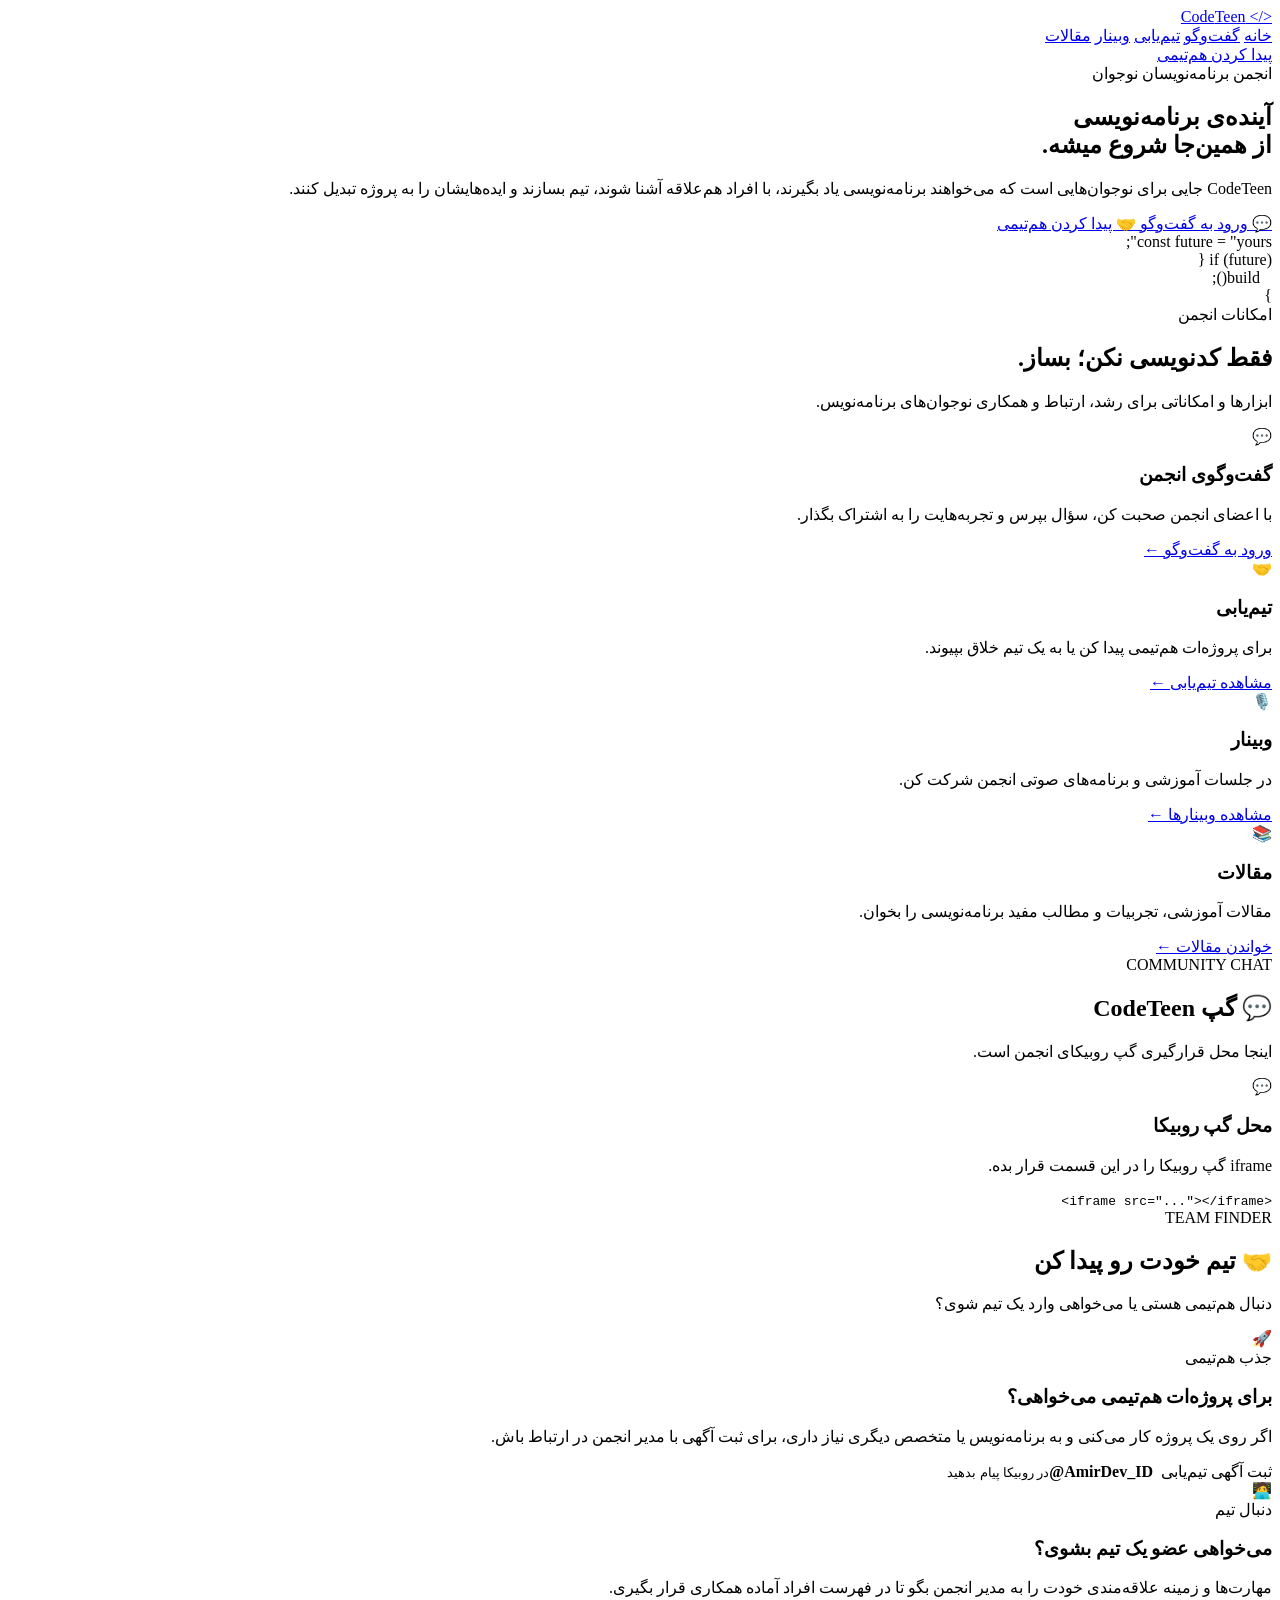
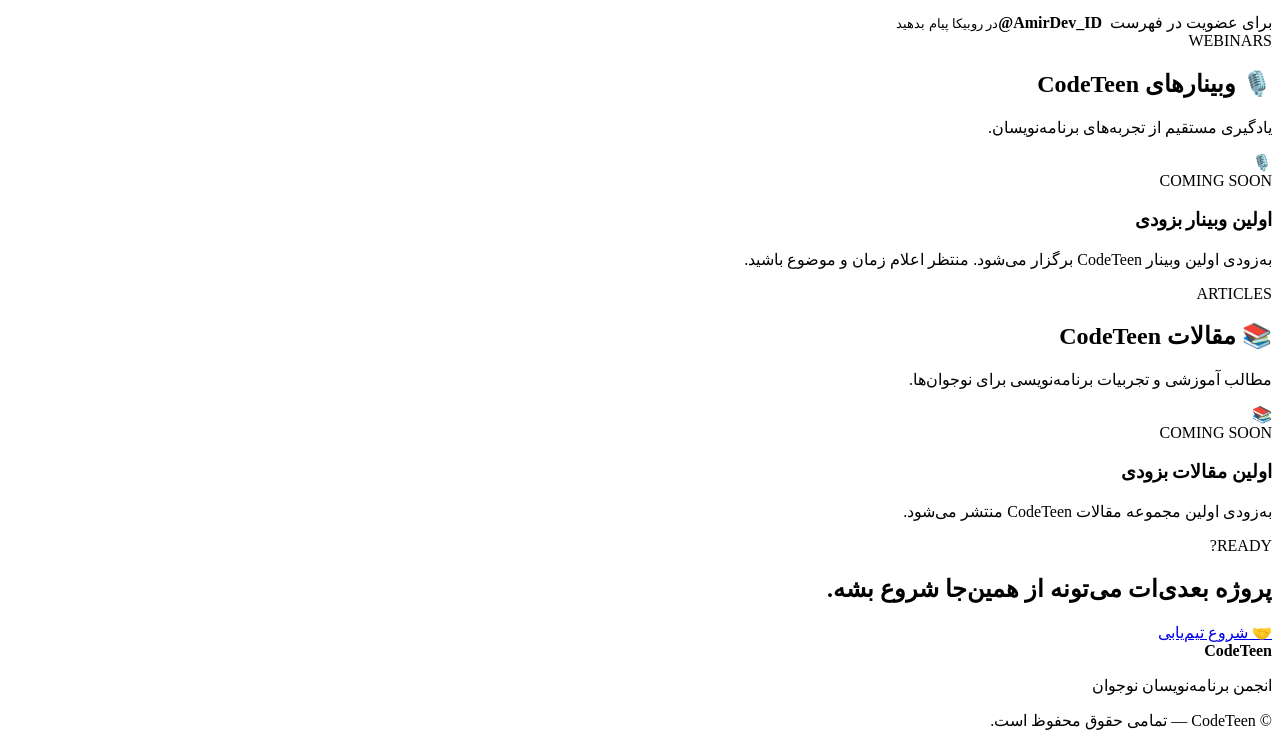
==== index.html @ 080baae0 "Create index.html" ====
<!DOCTYPE html>
<html lang="fa" dir="rtl">
<head>
    <meta charset="UTF-8">

    <meta name="viewport" content="width=device-width, initial-scale=1.0">

    <title>CodeTeen | انجمن برنامه‌نویسان نوجوان</title>

    <meta name="description"
          content="CodeTeen؛ انجمن برنامه‌نویسان نوجوان برای یادگیری، گفت‌وگو، پیدا کردن هم‌تیمی، شرکت در وبینارها و مطالعه مقالات برنامه‌نویسی.">

    <meta name="keywords"
          content="CodeTeen, کدتین, برنامه نویسی نوجوانان, انجمن برنامه نویسی, برنامه نویسی برای نوجوانان, هم تیمی برنامه نویسی, وبینار برنامه نویسی">

    <meta name="author" content="CodeTeen">

    <meta name="robots"
          content="index, follow, max-image-preview:large, max-snippet:-1, max-video-preview:-1">

    <meta name="theme-color" content="#070a18">

    <link rel="canonical" href="https://codeteen.ir/">

    <!-- Open Graph -->

    <meta property="og:type" content="website">
    <meta property="og:locale" content="fa_IR">
    <meta property="og:site_name" content="CodeTeen">
    <meta property="og:title" content="CodeTeen | انجمن برنامه‌نویسان نوجوان">
    <meta property="og:description"
          content="یاد بگیر، گفت‌وگو کن، هم‌تیمی پیدا کن و ایده‌هایت را به پروژه تبدیل کن.">
    <meta property="og:url" content="https://codeteen.ir/">
    <meta property="og:image" content="https://codeteen.ir/og-image.jpg">

    <!-- Twitter -->

    <meta name="twitter:card" content="summary_large_image">
    <meta name="twitter:title" content="CodeTeen | انجمن برنامه‌نویسان نوجوان">
    <meta name="twitter:description"
          content="انجمن برنامه‌نویسان نوجوان برای یادگیری، ارتباط و ساخت پروژه.">
    <meta name="twitter:image" content="https://codeteen.ir/og-image.jpg">

    <!-- Icons -->

    <link rel="icon" href="/favicon.ico">

    <!-- Manifest -->

    <link rel="manifest" href="/manifest.webmanifest">

    <!-- Font -->

    <link rel="preconnect" href="https://fonts.googleapis.com">
    <link rel="preconnect" href="https://fonts.gstatic.com" crossorigin>

    <link
        href="https://fonts.googleapis.com/css2?family=Vazirmatn:wght@400;500;600;700;800;900&display=swap"
        rel="stylesheet">

    <!-- Structured Data -->

    <script type="application/ld+json">
    {
        "@context": "https://schema.org",
        "@type": "Organization",
        "name": "CodeTeen",
        "alternateName": "کدتین",
        "url": "https://codeteen.ir/",
        "logo": "https://codeteen.ir/logo.png",
        "description": "انجمن برنامه‌نویسان نوجوان برای یادگیری، گفت‌وگو، تیم‌سازی و ساخت پروژه‌های برنامه‌نویسی.",
        "sameAs": []
    }
    </script>

    <script type="application/ld+json">
    {
        "@context": "https://schema.org",
        "@type": "WebSite",
        "name": "CodeTeen",
        "alternateName": "کدتین",
        "url": "https://codeteen.ir/",
        "inLanguage": "fa-IR"
    }
    </script>

    <link rel="stylesheet" href="style.css">

</head>

<body>

    <div class="background-grid"></div>

    <div class="orb orb-one"></div>
    <div class="orb orb-two"></div>

    <div id="particles"></div>


    <!-- ================= HEADER ================= -->

    <header class="site-header" id="header">

        <div class="container navbar">

            <a href="/" class="brand" aria-label="CodeTeen - صفحه اصلی">

                <span class="brand-icon">
                    &lt;/&gt;
                </span>

                <span>
                    Code<span>Teen</span>
                </span>

            </a>


            <nav class="desktop-nav" aria-label="منوی اصلی">

                <a href="#home">خانه</a>

                <a href="#chat">گفت‌وگو</a>

                <a href="#team">تیم‌یابی</a>

                <a href="#webinar">وبینار</a>

                <a href="#articles">مقالات</a>

            </nav>


            <a href="#team" class="header-button">
                پیدا کردن هم‌تیمی
            </a>

        </div>

    </header>


    <main>


        <!-- ================= HERO ================= -->

        <section class="hero" id="home">

            <div class="container hero-content">

                <div class="hero-badge">

                    <span class="online-dot"></span>

                    انجمن برنامه‌نویسان نوجوان

                </div>


                <h1>

                    آینده‌ی برنامه‌نویسی

                    <br>

                    از
                    <span class="gradient-text">
                        همین‌جا
                    </span>
                    شروع میشه.

                </h1>


                <p class="hero-description">

                    CodeTeen جایی برای نوجوان‌هایی است که
                    می‌خواهند برنامه‌نویسی یاد بگیرند،
                    با افراد هم‌علاقه آشنا شوند،
                    تیم بسازند و ایده‌هایشان را به پروژه تبدیل کنند.

                </p>


                <div class="hero-actions">

                    <a href="#chat" class="button button-primary">
                        💬 ورود به گفت‌وگو
                    </a>

                    <a href="#team" class="button button-secondary">
                        🤝 پیدا کردن هم‌تیمی
                    </a>

                </div>


                <div class="code-window">

                    <div class="window-bar">

                        <span></span>
                        <span></span>
                        <span></span>

                    </div>

                    <div class="code-content">

                        <span class="code-purple">const</span>
                        <span class="code-blue">future</span>
                        =
                        <span class="code-yellow">"yours"</span>;

                        <br>

                        <span class="code-purple">if</span>
                        (future) {

                        <br>

                        &nbsp;&nbsp;
                        <span class="code-blue">build</span>();

                        <br>

                        }

                    </div>

                </div>

            </div>

        </section>


        <!-- ================= FEATURES ================= -->

        <section class="section reveal">

            <div class="container">

                <div class="section-heading">

                    <span class="section-label">
                        امکانات انجمن
                    </span>

                    <h2>
                        فقط کدنویسی نکن؛
                        <span>بساز.</span>
                    </h2>

                    <p>
                        ابزارها و امکاناتی برای رشد، ارتباط و همکاری نوجوان‌های برنامه‌نویس.
                    </p>

                </div>


                <div class="feature-grid">


                    <article class="feature-card">

                        <div class="feature-icon purple">
                            💬
                        </div>

                        <h3>
                            گفت‌وگوی انجمن
                        </h3>

                        <p>
                            با اعضای انجمن صحبت کن،
                            سؤال بپرس و تجربه‌هایت را به اشتراک بگذار.
                        </p>

                        <a href="#chat">
                            ورود به گفت‌وگو ←
                        </a>

                    </article>


                    <article class="feature-card">

                        <div class="feature-icon cyan">
                            🤝
                        </div>

                        <h3>
                            تیم‌یابی
                        </h3>

                        <p>
                            برای پروژه‌ات هم‌تیمی پیدا کن
                            یا به یک تیم خلاق بپیوند.
                        </p>

                        <a href="#team">
                            مشاهده تیم‌یابی ←
                        </a>

                    </article>


                    <article class="feature-card">

                        <div class="feature-icon pink">
                            🎙️
                        </div>

                        <h3>
                            وبینار
                        </h3>

                        <p>
                            در جلسات آموزشی و برنامه‌های صوتی
                            انجمن شرکت کن.
                        </p>

                        <a href="#webinar">
                            مشاهده وبینارها ←
                        </a>

                    </article>


                    <article class="feature-card">

                        <div class="feature-icon orange">
                            📚
                        </div>

                        <h3>
                            مقالات
                        </h3>

                        <p>
                            مقالات آموزشی، تجربیات و مطالب
                            مفید برنامه‌نویسی را بخوان.
                        </p>

                        <a href="#articles">
                            خواندن مقالات ←
                        </a>

                    </article>


                </div>

            </div>

        </section>


        <!-- ================= CHAT ================= -->

        <section class="section reveal" id="chat">

            <div class="container">

                <div class="section-heading">

                    <span class="section-label">
                        COMMUNITY CHAT
                    </span>

                    <h2>
                        💬 گپ CodeTeen
                    </h2>

                    <p>
                        اینجا محل قرارگیری گپ روبیکای انجمن است.
                    </p>

                </div>


                <div class="chat-container">

                    <!--
                    ==================================================
                    محل iframe گپ روبیکا

                    وقتی لینک iframe گپ را داری،
                    کد زیر را جایگزین بخش placeholder کن:

                    <iframe
                        src="YOUR_RUBIKA_IFRAME_URL"
                        title="گپ CodeTeen در روبیکا"
                        loading="lazy"
                        allow="microphone"
                        referrerpolicy="strict-origin-when-cross-origin">
                    </iframe>

                    ==================================================
                    -->


                    <div class="iframe-placeholder">

                        <div class="placeholder-icon">
                            💬
                        </div>

                        <h3>
                            محل گپ روبیکا
                        </h3>

                        <p>
                            iframe گپ روبیکا را در این قسمت قرار بده.
                        </p>

                        <code>
                            &lt;iframe src="..."&gt;&lt;/iframe&gt;
                        </code>

                    </div>

                </div>

            </div>

        </section>


        <!-- ================= TEAM ================= -->

        <section class="section reveal" id="team">

            <div class="container">

                <div class="section-heading">

                    <span class="section-label">
                        TEAM FINDER
                    </span>

                    <h2>
                        🤝 تیم خودت رو پیدا کن
                    </h2>

                    <p>
                        دنبال هم‌تیمی هستی یا می‌خواهی وارد یک تیم شوی؟
                    </p>

                </div>


                <div class="team-grid">


                    <article class="team-card">

                        <div class="team-card-icon">
                            🚀
                        </div>

                        <span class="team-tag">
                            جذب هم‌تیمی
                        </span>

                        <h3>
                            برای پروژه‌ات هم‌تیمی می‌خواهی؟
                        </h3>

                        <p>
                            اگر روی یک پروژه کار می‌کنی و
                            به برنامه‌نویس یا متخصص دیگری نیاز داری،
                            برای ثبت آگهی با مدیر انجمن در ارتباط باش.
                        </p>

                        <div class="contact-card">

                            <span>
                                ثبت آگهی تیم‌یابی
                            </span>

                            <strong dir="ltr">
                                @AmirDev_ID
                            </strong>

                            <small>
                                در روبیکا پیام بدهید
                            </small>

                        </div>

                    </article>


                    <article class="team-card">

                        <div class="team-card-icon">
                            🧑‍💻
                        </div>

                        <span class="team-tag cyan-tag">
                            دنبال تیم
                        </span>

                        <h3>
                            می‌خواهی عضو یک تیم بشوی؟
                        </h3>

                        <p>
                            مهارت‌ها و زمینه علاقه‌مندی خودت را به مدیر انجمن بگو
                            تا در فهرست افراد آماده همکاری قرار بگیری.
                        </p>

                        <div class="contact-card">

                            <span>
                                برای عضویت در فهرست
                            </span>

                            <strong dir="ltr">
                                @AmirDev_ID
                            </strong>

                            <small>
                                در روبیکا پیام بدهید
                            </small>

                        </div>

                    </article>


                </div>

            </div>

        </section>


        <!-- ================= WEBINAR ================= -->

        <section class="section reveal" id="webinar">

            <div class="container">

                <div class="section-heading">

                    <span class="section-label">
                        WEBINARS
                    </span>

                    <h2>
                        🎙️ وبینارهای CodeTeen
                    </h2>

                    <p>
                        یادگیری مستقیم از تجربه‌های برنامه‌نویسان.
                    </p>

                </div>


                <div class="coming-soon-card">

                    <div class="coming-icon">
                        🎙️
                    </div>

                    <span class="status-badge">
                        COMING SOON
                    </span>

                    <h3>
                        اولین وبینار بزودی
                    </h3>

                    <p>
                        به‌زودی اولین وبینار CodeTeen برگزار می‌شود.
                        منتظر اعلام زمان و موضوع باشید.
                    </p>

                </div>

            </div>

        </section>


        <!-- ================= ARTICLES ================= -->

        <section class="section reveal" id="articles">

            <div class="container">

                <div class="section-heading">

                    <span class="section-label">
                        ARTICLES
                    </span>

                    <h2>
                        📚 مقالات CodeTeen
                    </h2>

                    <p>
                        مطالب آموزشی و تجربیات برنامه‌نویسی برای نوجوان‌ها.
                    </p>

                </div>


                <div class="coming-soon-card">

                    <div class="coming-icon">
                        📚
                    </div>

                    <span class="status-badge">
                        COMING SOON
                    </span>

                    <h3>
                        اولین مقالات بزودی
                    </h3>

                    <p>
                        به‌زودی اولین مجموعه مقالات CodeTeen منتشر می‌شود.
                    </p>

                </div>

            </div>

        </section>


        <!-- ================= CTA ================= -->

        <section class="section reveal">

            <div class="container">

                <div class="final-cta">

                    <div>

                        <span class="section-label">
                            READY?
                        </span>

                        <h2>
                            پروژه بعدی‌ات می‌تونه
                            از همین‌جا شروع بشه.
                        </h2>

                    </div>

                    <a href="#team" class="button button-primary">
                        🤝 شروع تیم‌یابی
                    </a>

                </div>

            </div>

        </section>


    </main>


    <!-- ================= FOOTER ================= -->

    <footer>

        <div class="container footer-content">

            <div>

                <strong>
                    CodeTeen
                </strong>

                <p>
                    انجمن برنامه‌نویسان نوجوان
                </p>

            </div>


            <div>

                <p>
                    © <span id="year"></span>
                    CodeTeen
                    — تمامی حقوق محفوظ است.
                </p>

            </div>

        </div>

    </footer>


    <script src="/script.js" defer></script>

</body>
</html>
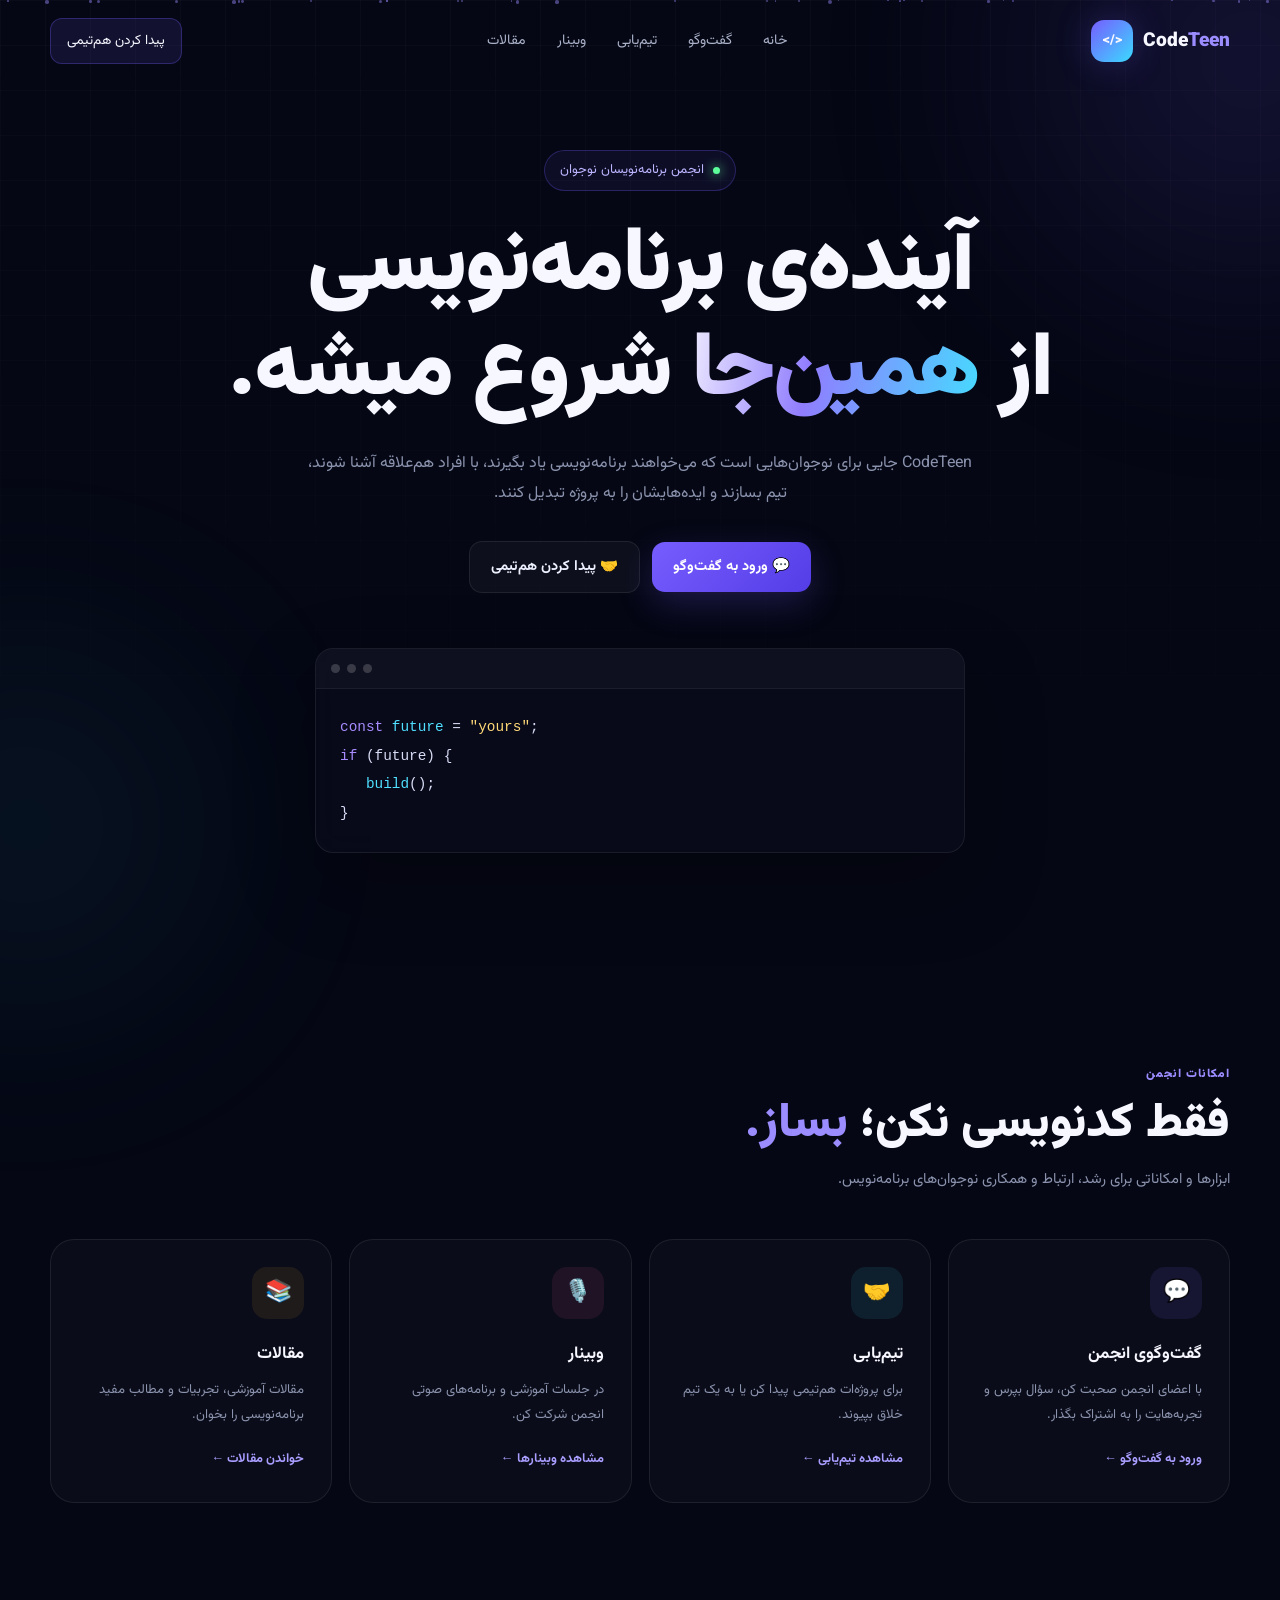
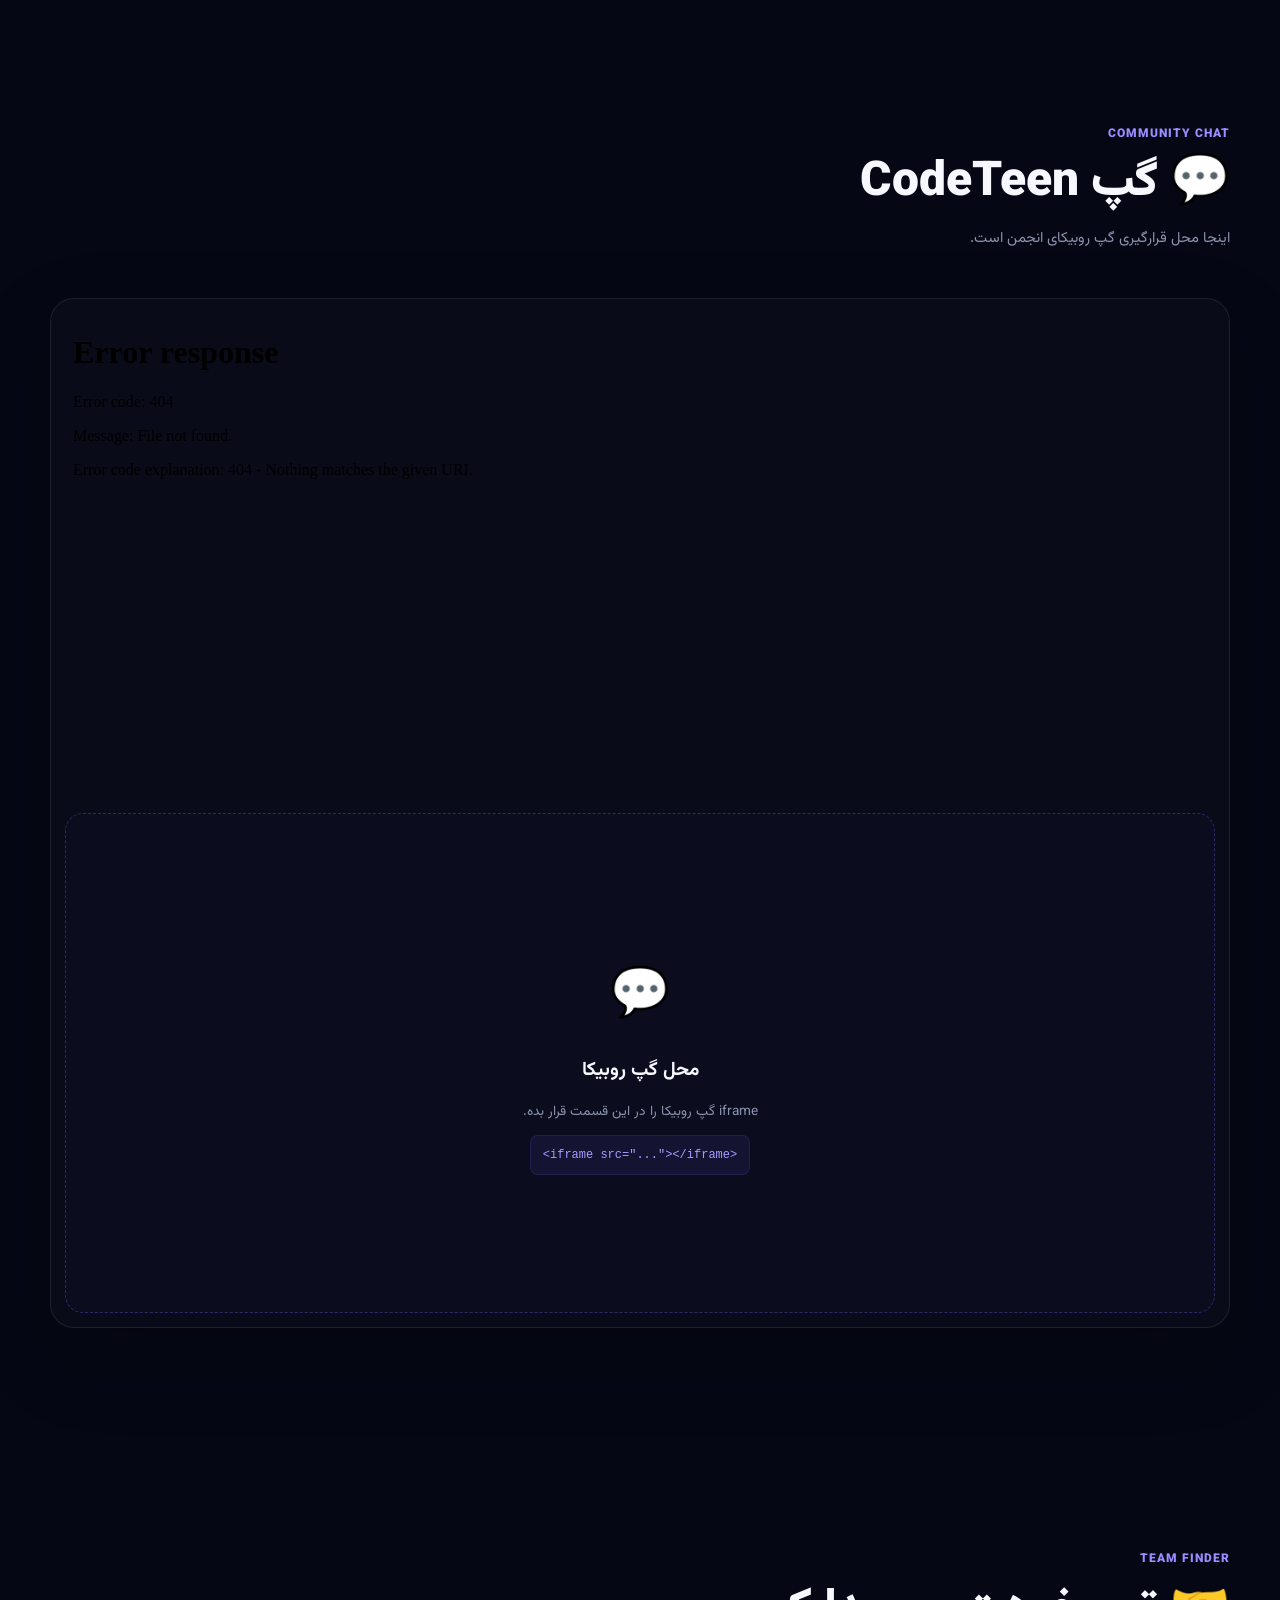
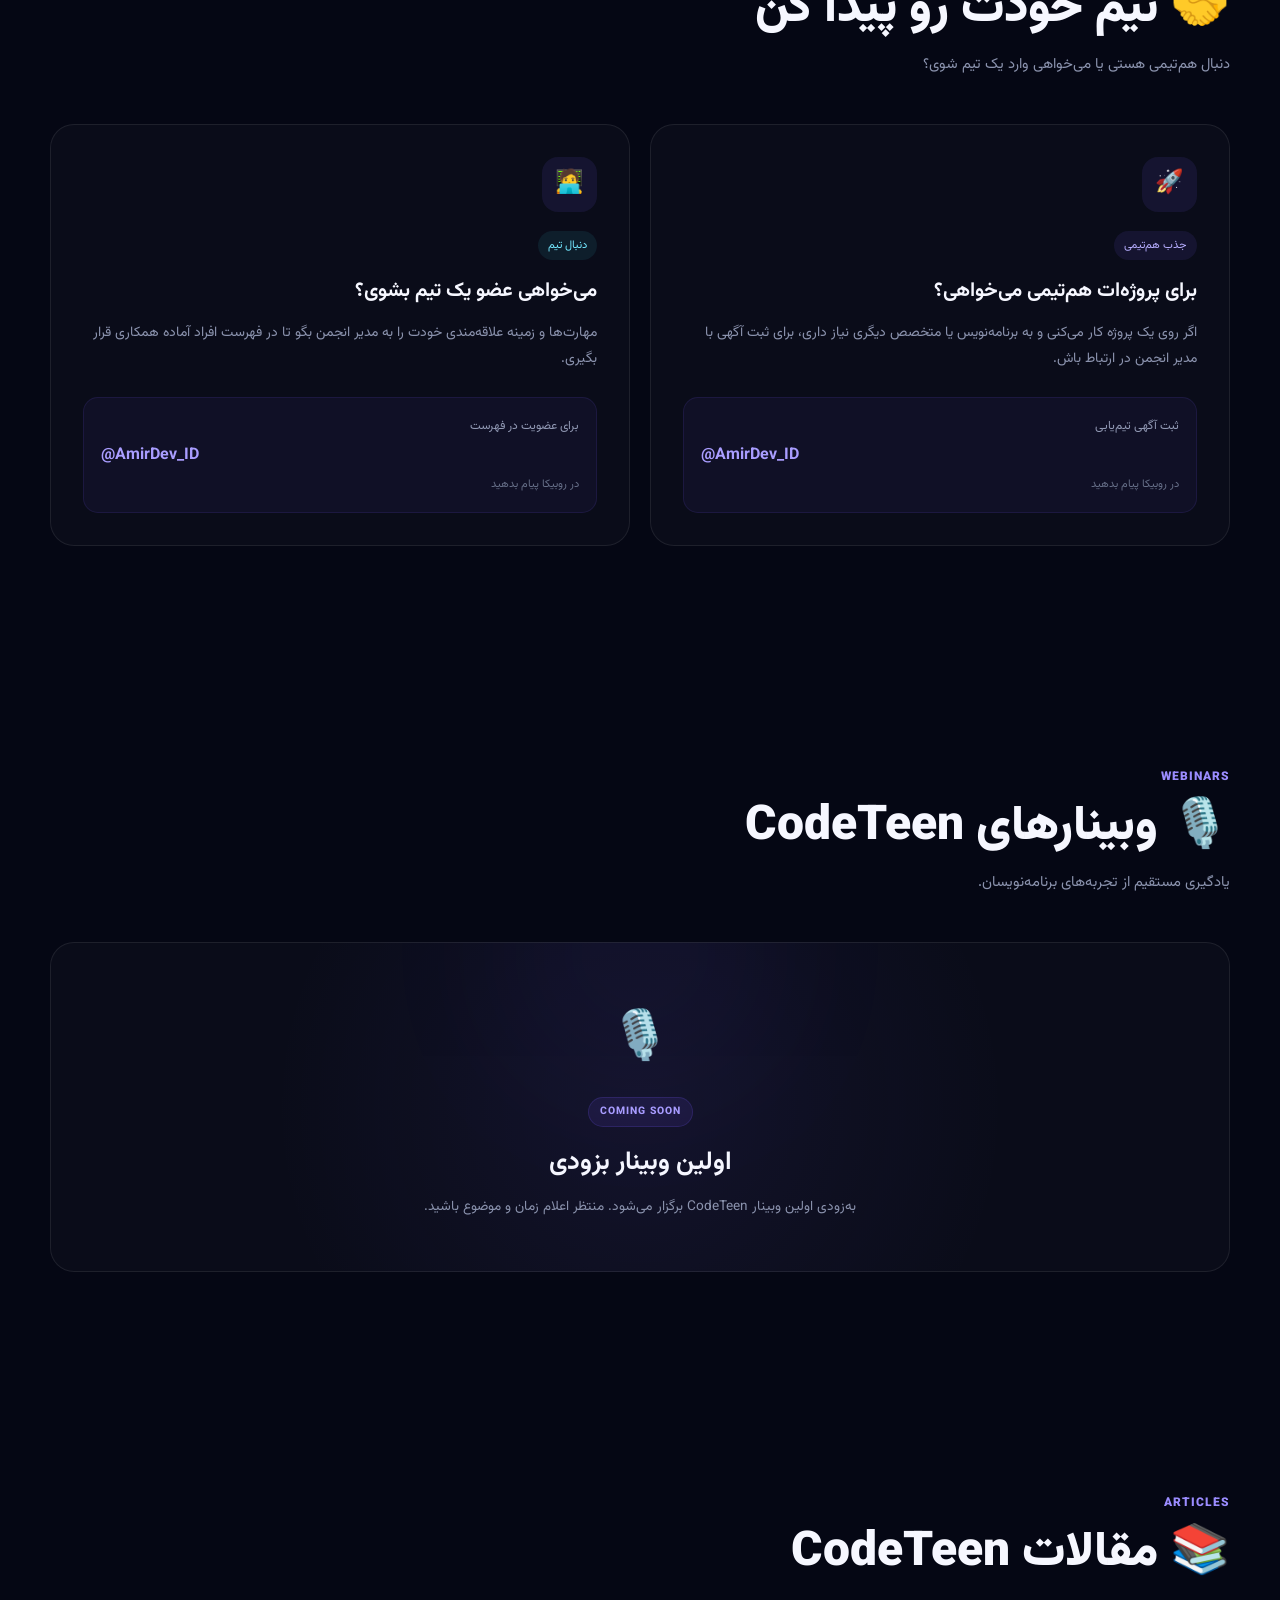
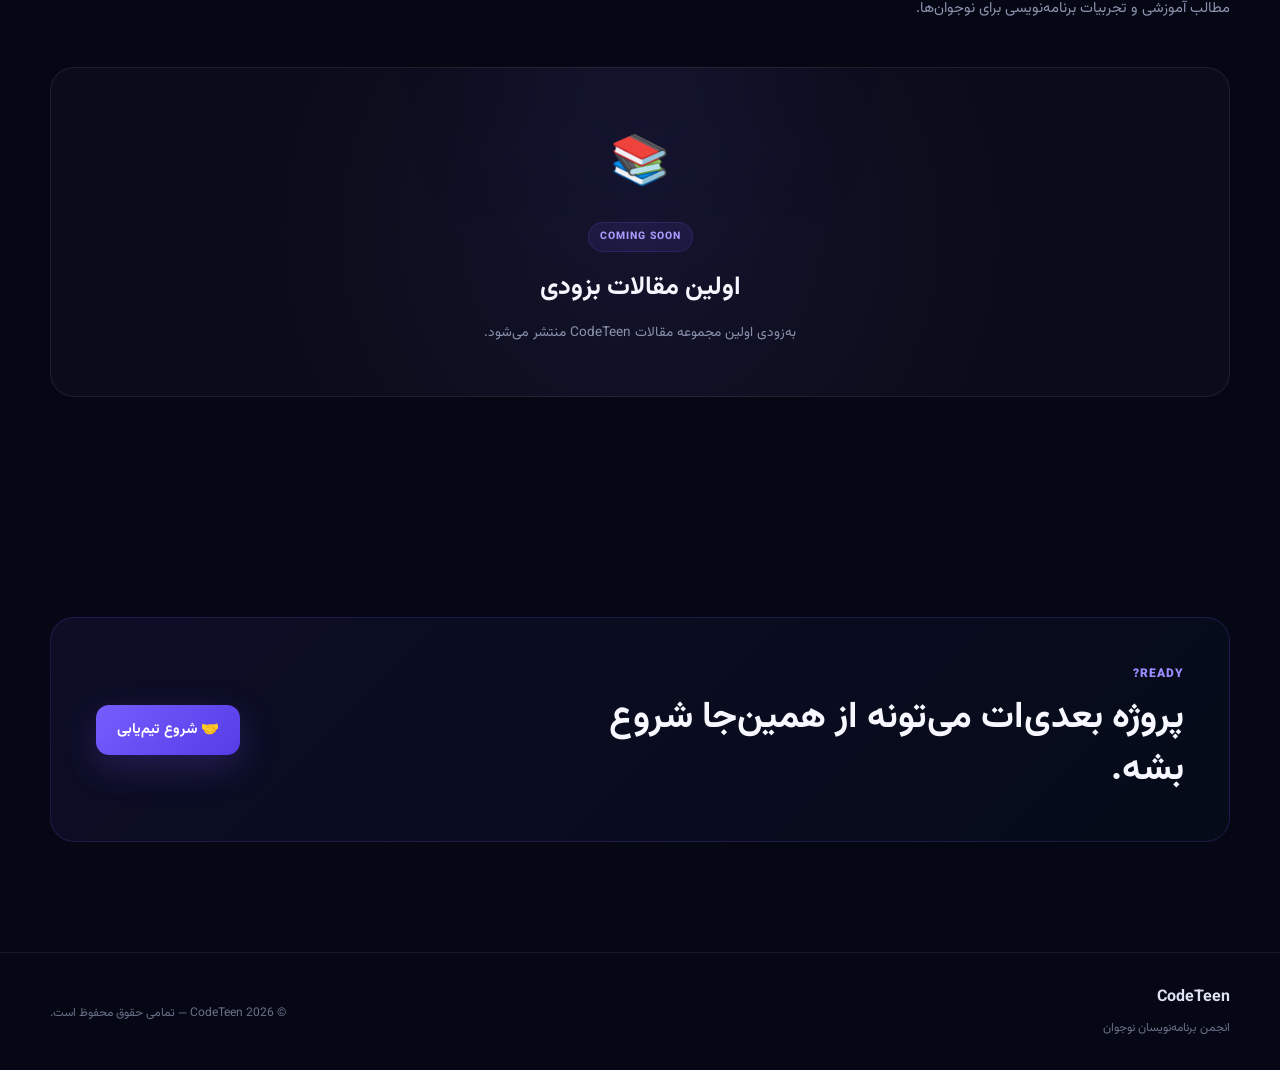
==== commit 0b0bb2e3: "Update index.html" ====
--- a/index.html
+++ b/index.html
@@ -384,13 +384,6 @@
 
                 <div class="chat-container">
 
-                    <!--
-                    ==================================================
-                    محل iframe گپ روبیکا
-
-                    وقتی لینک iframe گپ را داری،
-                    کد زیر را جایگزین بخش placeholder کن:
-
                     <iframe
                         src="YOUR_RUBIKA_IFRAME_URL"
                         title="گپ CodeTeen در روبیکا"
@@ -398,6 +391,20 @@
                         allow="microphone"
                         referrerpolicy="strict-origin-when-cross-origin">
                     </iframe>
+                    <!--
+                    ==================================================
+                    محل iframe گپ روبیکا
+
+                    وقتی لینک iframe گپ را داری،
+                    کد زیر را جایگزین بخش placeholder کن:
+
+                    <iframe
+                        src="YOUR_RUBIKA_IFRAME_URL"
+                        title="گپ CodeTeen در روبیکا"
+                        loading="lazy"
+                        allow="microphone"
+                        referrerpolicy="strict-origin-when-cross-origin">
+                    </iframe>
 
                     ==================================================
                     -->
--- a/style.css
+++ b/style.css
@@ -0,0 +1,1738 @@
+/* =====================================================
+   CODETEEN
+   Main stylesheet
+===================================================== */
+
+:root {
+
+    --bg: #050714;
+    --bg-soft: #080b1c;
+
+    --text: #f6f7ff;
+    --muted: #8b93ae;
+
+    --purple: #755cff;
+    --purple-light: #9b8cff;
+
+    --cyan: #38dcff;
+
+    --border: rgba(255,255,255,.08);
+
+    --card: rgba(255,255,255,.025);
+
+    --radius: 24px;
+
+    --container: 1180px;
+}
+
+
+* {
+    margin: 0;
+    padding: 0;
+    box-sizing: border-box;
+}
+
+
+html {
+    scroll-behavior: smooth;
+}
+
+
+body {
+
+    font-family:
+        "Vazirmatn",
+        Tahoma,
+        Arial,
+        sans-serif;
+
+    background: var(--bg);
+
+    color: var(--text);
+
+    line-height: 1.9;
+
+    overflow-x: hidden;
+}
+
+
+body::selection {
+
+    background: var(--purple);
+
+    color: white;
+}
+
+
+a {
+
+    color: inherit;
+
+    text-decoration: none;
+}
+
+
+button,
+a {
+
+    -webkit-tap-highlight-color: transparent;
+}
+
+
+/* =====================================================
+   CONTAINER
+===================================================== */
+
+.container {
+
+    width: min(
+        calc(100% - 40px),
+        var(--container)
+    );
+
+    margin-inline: auto;
+}
+
+
+/* =====================================================
+   BACKGROUND
+===================================================== */
+
+.background-grid {
+
+    position: fixed;
+
+    inset: 0;
+
+    z-index: -10;
+
+    background-image:
+        linear-gradient(
+            rgba(255,255,255,.025) 1px,
+            transparent 1px
+        ),
+        linear-gradient(
+            90deg,
+            rgba(255,255,255,.025) 1px,
+            transparent 1px
+        );
+
+    background-size: 45px 45px;
+
+    mask-image:
+        linear-gradient(
+            to bottom,
+            black,
+            transparent
+        );
+}
+
+
+.orb {
+
+    position: fixed;
+
+    border-radius: 50%;
+
+    pointer-events: none;
+
+    filter: blur(130px);
+
+    z-index: -9;
+
+    animation: orbMove 12s ease-in-out infinite alternate;
+}
+
+
+.orb-one {
+
+    width: 420px;
+    height: 420px;
+
+    right: -180px;
+    top: -150px;
+
+    background: var(--purple);
+
+    opacity: .15;
+}
+
+
+.orb-two {
+
+    width: 350px;
+    height: 350px;
+
+    left: -150px;
+    bottom: -100px;
+
+    background: var(--cyan);
+
+    opacity: .08;
+
+    animation-delay: -5s;
+}
+
+
+@keyframes orbMove {
+
+    from {
+        transform: translate3d(0,0,0) scale(1);
+    }
+
+    to {
+        transform: translate3d(50px,30px,0) scale(1.15);
+    }
+}
+
+
+/* =====================================================
+   PARTICLES
+===================================================== */
+
+#particles {
+
+    position: fixed;
+
+    inset: 0;
+
+    pointer-events: none;
+
+    z-index: -5;
+
+    overflow: hidden;
+}
+
+
+.particle {
+
+    position: absolute;
+
+    width: 3px;
+    height: 3px;
+
+    border-radius: 50%;
+
+    background: var(--purple-light);
+
+    opacity: .45;
+
+    animation:
+        particleMove linear infinite;
+}
+
+
+@keyframes particleMove {
+
+    from {
+
+        transform:
+            translateY(110vh)
+            translateX(0);
+
+    }
+
+    to {
+
+        transform:
+            translateY(-10vh)
+            translateX(80px);
+
+    }
+}
+
+
+/* =====================================================
+   HEADER
+===================================================== */
+
+.site-header {
+
+    position: fixed;
+
+    top: 0;
+    right: 0;
+    left: 0;
+
+    z-index: 1000;
+
+    padding: 18px 0;
+
+    transition:
+        background .3s ease,
+        backdrop-filter .3s ease,
+        border .3s ease;
+
+}
+
+
+.site-header.scrolled {
+
+    background: rgba(5,7,20,.78);
+
+    backdrop-filter: blur(18px);
+
+    border-bottom: 1px solid var(--border);
+}
+
+
+.navbar {
+
+    display: flex;
+
+    align-items: center;
+
+    justify-content: space-between;
+
+    gap: 25px;
+}
+
+
+.brand {
+
+    display: inline-flex;
+
+    align-items: center;
+
+    gap: 10px;
+
+    font-size: 1.2rem;
+
+    font-weight: 900;
+
+    direction: ltr;
+}
+
+
+.brand > span:last-child > span {
+
+    color: var(--purple-light);
+}
+
+
+.brand-icon {
+
+    width: 42px;
+    height: 42px;
+
+    display: grid;
+
+    place-items: center;
+
+    border-radius: 13px;
+
+    background:
+        linear-gradient(
+            135deg,
+            #765dff,
+            #3bdaff
+        );
+
+    box-shadow:
+        0 0 35px
+        rgba(117,92,255,.25);
+
+    font-weight: 900;
+
+    font-size: .85rem;
+}
+
+
+.desktop-nav {
+
+    display: flex;
+
+    align-items: center;
+
+    gap: 5px;
+}
+
+
+.desktop-nav a {
+
+    color: #aab1c8;
+
+    padding: 8px 13px;
+
+    border-radius: 10px;
+
+    font-size: .88rem;
+
+    transition: .25s;
+}
+
+
+.desktop-nav a:hover {
+
+    color: white;
+
+    background: rgba(255,255,255,.05);
+}
+
+
+.header-button {
+
+    padding: 9px 16px;
+
+    border-radius: 12px;
+
+    background:
+        rgba(117,92,255,.12);
+
+    border:
+        1px solid
+        rgba(117,92,255,.3);
+
+    font-size: .85rem;
+
+    transition: .25s;
+}
+
+
+.header-button:hover {
+
+    transform: translateY(-2px);
+
+    background:
+        rgba(117,92,255,.2);
+}
+
+
+/* =====================================================
+   HERO
+===================================================== */
+
+.hero {
+
+    min-height: 100vh;
+
+    display: flex;
+
+    align-items: center;
+
+    text-align: center;
+
+    padding:
+        150px 0
+        100px;
+
+}
+
+
+.hero-content {
+
+    max-width: 900px;
+
+    margin-inline: auto;
+}
+
+
+.hero-badge {
+
+    display: inline-flex;
+
+    align-items: center;
+
+    gap: 9px;
+
+    padding: 7px 15px;
+
+    border-radius: 999px;
+
+    background:
+        rgba(117,92,255,.08);
+
+    border:
+        1px solid
+        rgba(117,92,255,.28);
+
+    color: #bdb5ff;
+
+    font-size: .82rem;
+
+    margin-bottom: 24px;
+
+    animation:
+        fadeDown .8s ease both;
+}
+
+
+.online-dot {
+
+    width: 7px;
+    height: 7px;
+
+    border-radius: 50%;
+
+    background: #5cff9a;
+
+    box-shadow:
+        0 0 12px
+        #5cff9a;
+}
+
+
+.hero h1 {
+
+    font-size:
+        clamp(
+            2.8rem,
+            7vw,
+            5.8rem
+        );
+
+    line-height: 1.17;
+
+    letter-spacing: -2px;
+
+    font-weight: 900;
+
+    animation:
+        fadeUp .8s .1s ease both;
+}
+
+
+.gradient-text {
+
+    background:
+        linear-gradient(
+            100deg,
+            #ffffff,
+            #907dff 45%,
+            #44ddff
+        );
+
+    -webkit-background-clip: text;
+
+    background-clip: text;
+
+    color: transparent;
+}
+
+
+.hero-description {
+
+    max-width: 680px;
+
+    margin:
+        24px auto
+        32px;
+
+    color: var(--muted);
+
+    font-size: 1rem;
+
+    animation:
+        fadeUp .8s .25s ease both;
+}
+
+
+.hero-actions {
+
+    display: flex;
+
+    align-items: center;
+
+    justify-content: center;
+
+    gap: 12px;
+
+    flex-wrap: wrap;
+
+    animation:
+        fadeUp .8s .4s ease both;
+}
+
+
+/* =====================================================
+   BUTTONS
+===================================================== */
+
+.button {
+
+    display: inline-flex;
+
+    align-items: center;
+
+    justify-content: center;
+
+    gap: 8px;
+
+    min-height: 48px;
+
+    padding:
+        11px 21px;
+
+    border-radius: 13px;
+
+    font-weight: 700;
+
+    font-size: .9rem;
+
+    transition:
+        transform .3s,
+        box-shadow .3s,
+        background .3s;
+}
+
+
+.button-primary {
+
+    color: white;
+
+    background:
+        linear-gradient(
+            135deg,
+            #765dff,
+            #543de6
+        );
+
+    box-shadow:
+        0 12px 35px
+        rgba(117,92,255,.22);
+}
+
+
+.button-primary:hover {
+
+    transform: translateY(-4px);
+
+    box-shadow:
+        0 18px 45px
+        rgba(117,92,255,.38);
+}
+
+
+.button-secondary {
+
+    color: #edf0ff;
+
+    background:
+        rgba(255,255,255,.035);
+
+    border:
+        1px solid
+        var(--border);
+}
+
+
+.button-secondary:hover {
+
+    transform: translateY(-4px);
+
+    background:
+        rgba(255,255,255,.07);
+}
+
+
+/* =====================================================
+   CODE WINDOW
+===================================================== */
+
+.code-window {
+
+    width: min(650px, 100%);
+
+    margin:
+        55px auto 0;
+
+    text-align: left;
+
+    direction: ltr;
+
+    border:
+        1px solid
+        rgba(255,255,255,.08);
+
+    border-radius: 18px;
+
+    overflow: hidden;
+
+    background:
+        rgba(10,12,29,.72);
+
+    box-shadow:
+        0 30px 80px
+        rgba(0,0,0,.3);
+
+    backdrop-filter: blur(15px);
+
+    animation:
+        fadeUp .9s .55s ease both;
+}
+
+
+.window-bar {
+
+    height: 40px;
+
+    display: flex;
+
+    align-items: center;
+
+    gap: 7px;
+
+    padding: 0 15px;
+
+    background:
+        rgba(255,255,255,.025);
+
+    border-bottom:
+        1px solid
+        rgba(255,255,255,.06);
+}
+
+
+.window-bar span {
+
+    width: 9px;
+    height: 9px;
+
+    border-radius: 50%;
+
+    background:
+        rgba(255,255,255,.18);
+}
+
+
+.code-content {
+
+    padding: 24px;
+
+    font-family:
+        Consolas,
+        Monaco,
+        monospace;
+
+    color: #d8dcf5;
+
+    line-height: 2;
+
+    font-size: .9rem;
+}
+
+
+.code-purple {
+    color: #a88cff;
+}
+
+
+.code-blue {
+    color: #50dfff;
+}
+
+
+.code-yellow {
+    color: #ffd978;
+}
+
+
+/* =====================================================
+   SECTIONS
+===================================================== */
+
+.section {
+
+    padding:
+        110px 0;
+}
+
+
+.section-heading {
+
+    max-width: 700px;
+
+    margin-bottom: 45px;
+}
+
+
+.section-label {
+
+    display: block;
+
+    margin-bottom: 7px;
+
+    color:
+        var(--purple-light);
+
+    font-size: .75rem;
+
+    font-weight: 900;
+
+    letter-spacing: 1px;
+
+    text-transform: uppercase;
+}
+
+
+.section-heading h2 {
+
+    font-size:
+        clamp(
+            2rem,
+            4vw,
+            3rem
+        );
+
+    line-height: 1.35;
+
+    font-weight: 900;
+}
+
+
+.section-heading h2 span {
+
+    color:
+        var(--purple-light);
+}
+
+
+.section-heading p {
+
+    margin-top: 8px;
+
+    color: var(--muted);
+
+    font-size: .92rem;
+}
+
+
+/* =====================================================
+   FEATURES
+===================================================== */
+
+.feature-grid {
+
+    display: grid;
+
+    grid-template-columns:
+        repeat(4, 1fr);
+
+    gap: 17px;
+}
+
+
+.feature-card {
+
+    position: relative;
+
+    min-height: 245px;
+
+    padding: 27px;
+
+    border:
+        1px solid
+        var(--border);
+
+    background:
+        var(--card);
+
+    border-radius:
+        var(--radius);
+
+    overflow: hidden;
+
+    transition:
+        transform .35s,
+        border .35s,
+        background .35s;
+}
+
+
+.feature-card::after {
+
+    content: "";
+
+    position: absolute;
+
+    width: 130px;
+    height: 130px;
+
+    right: -50px;
+    top: -50px;
+
+    border-radius: 50%;
+
+    background:
+        var(--purple);
+
+    filter: blur(65px);
+
+    opacity: 0;
+
+    transition: .35s;
+}
+
+
+.feature-card:hover {
+
+    transform:
+        translateY(-8px);
+
+    border-color:
+        rgba(117,92,255,.28);
+
+    background:
+        rgba(255,255,255,.045);
+}
+
+
+.feature-card:hover::after {
+
+    opacity: .17;
+}
+
+
+.feature-icon {
+
+    width: 52px;
+    height: 52px;
+
+    display: grid;
+
+    place-items: center;
+
+    border-radius: 15px;
+
+    font-size: 22px;
+
+    margin-bottom: 20px;
+}
+
+
+.feature-icon.purple {
+
+    background:
+        rgba(117,92,255,.11);
+}
+
+
+.feature-icon.cyan {
+
+    background:
+        rgba(56,220,255,.09);
+}
+
+
+.feature-icon.pink {
+
+    background:
+        rgba(255,90,180,.09);
+}
+
+
+.feature-icon.orange {
+
+    background:
+        rgba(255,180,60,.09);
+}
+
+
+.feature-card h3 {
+
+    font-size: 1.05rem;
+
+    margin-bottom: 8px;
+}
+
+
+.feature-card p {
+
+    color:
+        var(--muted);
+
+    font-size: .82rem;
+
+    margin-bottom: 16px;
+}
+
+
+.feature-card a {
+
+    color:
+        #a99dff;
+
+    font-size: .8rem;
+
+    font-weight: 700;
+}
+
+
+/* =====================================================
+   CHAT
+===================================================== */
+
+.chat-container {
+
+    padding: 14px;
+
+    border:
+        1px solid
+        var(--border);
+
+    border-radius:
+        var(--radius);
+
+    background:
+        rgba(255,255,255,.02);
+
+    box-shadow:
+        0 30px 80px
+        rgba(0,0,0,.2);
+}
+
+
+.chat-container iframe {
+
+    display: block;
+
+    width: 100%;
+
+    height: 500px;
+
+    border: 0;
+
+    border-radius: 17px;
+}
+
+
+.iframe-placeholder {
+
+    min-height: 500px;
+
+    display: flex;
+
+    align-items: center;
+
+    justify-content: center;
+
+    flex-direction: column;
+
+    text-align: center;
+
+    gap: 10px;
+
+    padding: 30px;
+
+    border:
+        1px dashed
+        rgba(117,92,255,.35);
+
+    border-radius: 18px;
+
+    background:
+        rgba(117,92,255,.025);
+}
+
+
+.placeholder-icon {
+
+    font-size: 48px;
+
+    animation:
+        floating 3s ease-in-out infinite;
+}
+
+
+.iframe-placeholder h3 {
+
+    font-size: 1.2rem;
+}
+
+
+.iframe-placeholder p {
+
+    color:
+        var(--muted);
+
+    font-size: .85rem;
+}
+
+
+.iframe-placeholder code {
+
+    direction: ltr;
+
+    color:
+        #a99dff;
+
+    background:
+        rgba(117,92,255,.09);
+
+    border:
+        1px solid
+        rgba(117,92,255,.15);
+
+    padding:
+        8px 12px;
+
+    border-radius: 8px;
+
+    font-size: .75rem;
+}
+
+
+/* =====================================================
+   TEAM
+===================================================== */
+
+.team-grid {
+
+    display: grid;
+
+    grid-template-columns:
+        repeat(2, 1fr);
+
+    gap: 20px;
+}
+
+
+.team-card {
+
+    padding: 32px;
+
+    border:
+        1px solid
+        var(--border);
+
+    border-radius:
+        var(--radius);
+
+    background:
+        var(--card);
+
+    transition: .35s;
+}
+
+
+.team-card:hover {
+
+    transform:
+        translateY(-6px);
+
+    border-color:
+        rgba(117,92,255,.27);
+}
+
+
+.team-card-icon {
+
+    width: 55px;
+    height: 55px;
+
+    display: grid;
+
+    place-items: center;
+
+    border-radius: 16px;
+
+    background:
+        rgba(117,92,255,.1);
+
+    font-size: 23px;
+
+    margin-bottom: 18px;
+}
+
+
+.team-tag {
+
+    display: inline-block;
+
+    padding:
+        4px 10px;
+
+    border-radius: 999px;
+
+    color:
+        #b7aeff;
+
+    background:
+        rgba(117,92,255,.1);
+
+    font-size: .7rem;
+
+    margin-bottom: 12px;
+}
+
+
+.cyan-tag {
+
+    color:
+        #73e8ff;
+
+    background:
+        rgba(56,220,255,.08);
+}
+
+
+.team-card h3 {
+
+    font-size:
+        1.25rem;
+
+    margin-bottom: 10px;
+}
+
+
+.team-card > p {
+
+    color:
+        var(--muted);
+
+    font-size: .87rem;
+}
+
+
+.contact-card {
+
+    display: flex;
+
+    flex-direction: column;
+
+    margin-top: 24px;
+
+    padding: 17px;
+
+    border-radius: 15px;
+
+    background:
+        rgba(117,92,255,.06);
+
+    border:
+        1px solid
+        rgba(117,92,255,.12);
+}
+
+
+.contact-card span {
+
+    color:
+        #929ab5;
+
+    font-size: .75rem;
+}
+
+
+.contact-card strong {
+
+    color:
+        #a99dff;
+
+    font-size: 1rem;
+
+    margin: 3px 0;
+}
+
+
+.contact-card small {
+
+    color:
+        #666f88;
+
+    font-size: .7rem;
+}
+
+
+/* =====================================================
+   COMING SOON
+===================================================== */
+
+.coming-soon-card {
+
+    position: relative;
+
+    overflow: hidden;
+
+    min-height: 330px;
+
+    display: flex;
+
+    align-items: center;
+
+    justify-content: center;
+
+    flex-direction: column;
+
+    text-align: center;
+
+    padding: 40px;
+
+    border:
+        1px solid
+        var(--border);
+
+    border-radius:
+        var(--radius);
+
+    background:
+        radial-gradient(
+            circle at center,
+            rgba(117,92,255,.08),
+            transparent 60%
+        ),
+
+        rgba(255,255,255,.025);
+}
+
+
+.coming-soon-card::before {
+
+    content: "";
+
+    position: absolute;
+
+    width: 220px;
+    height: 220px;
+
+    top: -100px;
+    left: 50%;
+
+    transform:
+        translateX(-50%);
+
+    border-radius: 50%;
+
+    background:
+        var(--purple);
+
+    filter: blur(100px);
+
+    opacity: .08;
+}
+
+
+.coming-icon {
+
+    font-size: 48px;
+
+    margin-bottom: 12px;
+
+    animation:
+        floating 3s ease-in-out infinite;
+}
+
+
+.status-badge {
+
+    color:
+        #a99dff;
+
+    background:
+        rgba(117,92,255,.1);
+
+    border:
+        1px solid
+        rgba(117,92,255,.18);
+
+    padding:
+        4px 11px;
+
+    border-radius:
+        999px;
+
+    font-size: .65rem;
+
+    font-weight: 800;
+
+    letter-spacing: 1px;
+
+    margin-bottom: 12px;
+}
+
+
+.coming-soon-card h3 {
+
+    font-size:
+        1.6rem;
+
+    margin-bottom: 7px;
+}
+
+
+.coming-soon-card p {
+
+    max-width: 520px;
+
+    color:
+        var(--muted);
+
+    font-size: .85rem;
+}
+
+
+/* =====================================================
+   CTA
+===================================================== */
+
+.final-cta {
+
+    display: flex;
+
+    align-items: center;
+
+    justify-content: space-between;
+
+    gap: 30px;
+
+    padding:
+        45px;
+
+    border:
+        1px solid
+        rgba(117,92,255,.18);
+
+    border-radius:
+        var(--radius);
+
+    background:
+        linear-gradient(
+            135deg,
+            rgba(117,92,255,.08),
+            rgba(56,220,255,.025)
+        );
+}
+
+
+.final-cta h2 {
+
+    max-width: 650px;
+
+    font-size:
+        clamp(
+            1.5rem,
+            3vw,
+            2.3rem
+        );
+
+    line-height: 1.4;
+}
+
+
+/* =====================================================
+   FOOTER
+===================================================== */
+
+footer {
+
+    border-top:
+        1px solid
+        var(--border);
+
+    padding:
+        30px 0;
+
+    color:
+        #697188;
+
+    font-size: .75rem;
+}
+
+
+.footer-content {
+
+    display: flex;
+
+    align-items: center;
+
+    justify-content: space-between;
+
+    gap: 20px;
+}
+
+
+.footer-content strong {
+
+    color:
+        #dfe2f3;
+
+    font-size: 1rem;
+}
+
+
+.footer-content p {
+
+    margin-top: 3px;
+}
+
+
+/* =====================================================
+   REVEAL
+===================================================== */
+
+.reveal {
+
+    opacity: 0;
+
+    transform:
+        translateY(35px);
+
+    transition:
+        opacity .8s ease,
+        transform .8s ease;
+}
+
+
+.reveal.show {
+
+    opacity: 1;
+
+    transform:
+        translateY(0);
+}
+
+
+/* =====================================================
+   ANIMATIONS
+===================================================== */
+
+@keyframes fadeUp {
+
+    from {
+
+        opacity: 0;
+
+        transform:
+            translateY(30px);
+
+    }
+
+    to {
+
+        opacity: 1;
+
+        transform:
+            translateY(0);
+
+    }
+}
+
+
+@keyframes fadeDown {
+
+    from {
+
+        opacity: 0;
+
+        transform:
+            translateY(-20px);
+
+    }
+
+    to {
+
+        opacity: 1;
+
+        transform:
+            translateY(0);
+
+    }
+}
+
+
+@keyframes floating {
+
+    0%,
+    100% {
+
+        transform:
+            translateY(0);
+
+    }
+
+    50% {
+
+        transform:
+            translateY(-9px);
+
+    }
+}
+
+
+/* =====================================================
+   RESPONSIVE
+===================================================== */
+
+@media (max-width: 950px) {
+
+    .feature-grid {
+
+        grid-template-columns:
+            repeat(2, 1fr);
+
+    }
+
+    .desktop-nav {
+
+        display: none;
+
+    }
+
+}
+
+
+@media (max-width: 700px) {
+
+    .container {
+
+        width:
+            min(
+                calc(100% - 28px),
+                var(--container)
+            );
+
+    }
+
+
+    .header-button {
+
+        display: none;
+
+    }
+
+
+    .hero {
+
+        padding-top: 130px;
+
+    }
+
+
+    .hero h1 {
+
+        letter-spacing:
+            -1px;
+
+    }
+
+
+    .feature-grid,
+    .team-grid {
+
+        grid-template-columns:
+            1fr;
+
+    }
+
+
+    .section {
+
+        padding:
+            80px 0;
+
+    }
+
+
+    .final-cta {
+
+        flex-direction:
+            column;
+
+        align-items:
+            flex-start;
+
+        padding:
+            30px;
+
+    }
+
+
+    .footer-content {
+
+        flex-direction:
+            column;
+
+        align-items:
+            center;
+
+        text-align:
+            center;
+
+    }
+
+}
+
+
+@media (max-width: 500px) {
+
+    .hero-actions {
+
+        flex-direction:
+            column;
+
+    }
+
+
+    .hero-actions .button {
+
+        width:
+            100%;
+
+    }
+
+
+    .code-content {
+
+        font-size:
+            .75rem;
+
+    }
+
+
+    .chat-container {
+
+        padding:
+            8px;
+
+    }
+
+
+    .iframe-placeholder {
+
+        min-height:
+            400px;
+
+    }
+
+}
+
+
+/* =====================================================
+   ACCESSIBILITY
+===================================================== */
+
+@media (prefers-reduced-motion: reduce) {
+
+    html {
+
+        scroll-behavior:
+            auto;
+
+    }
+
+
+    *,
+    *::before,
+    *::after {
+
+        animation-duration:
+            .01ms !important;
+
+        animation-iteration-count:
+            1 !important;
+
+        transition-duration:
+            .01ms !important;
+
+    }
+
+
+    .reveal {
+
+        opacity: 1;
+
+        transform: none;
+
+    }
+
+}
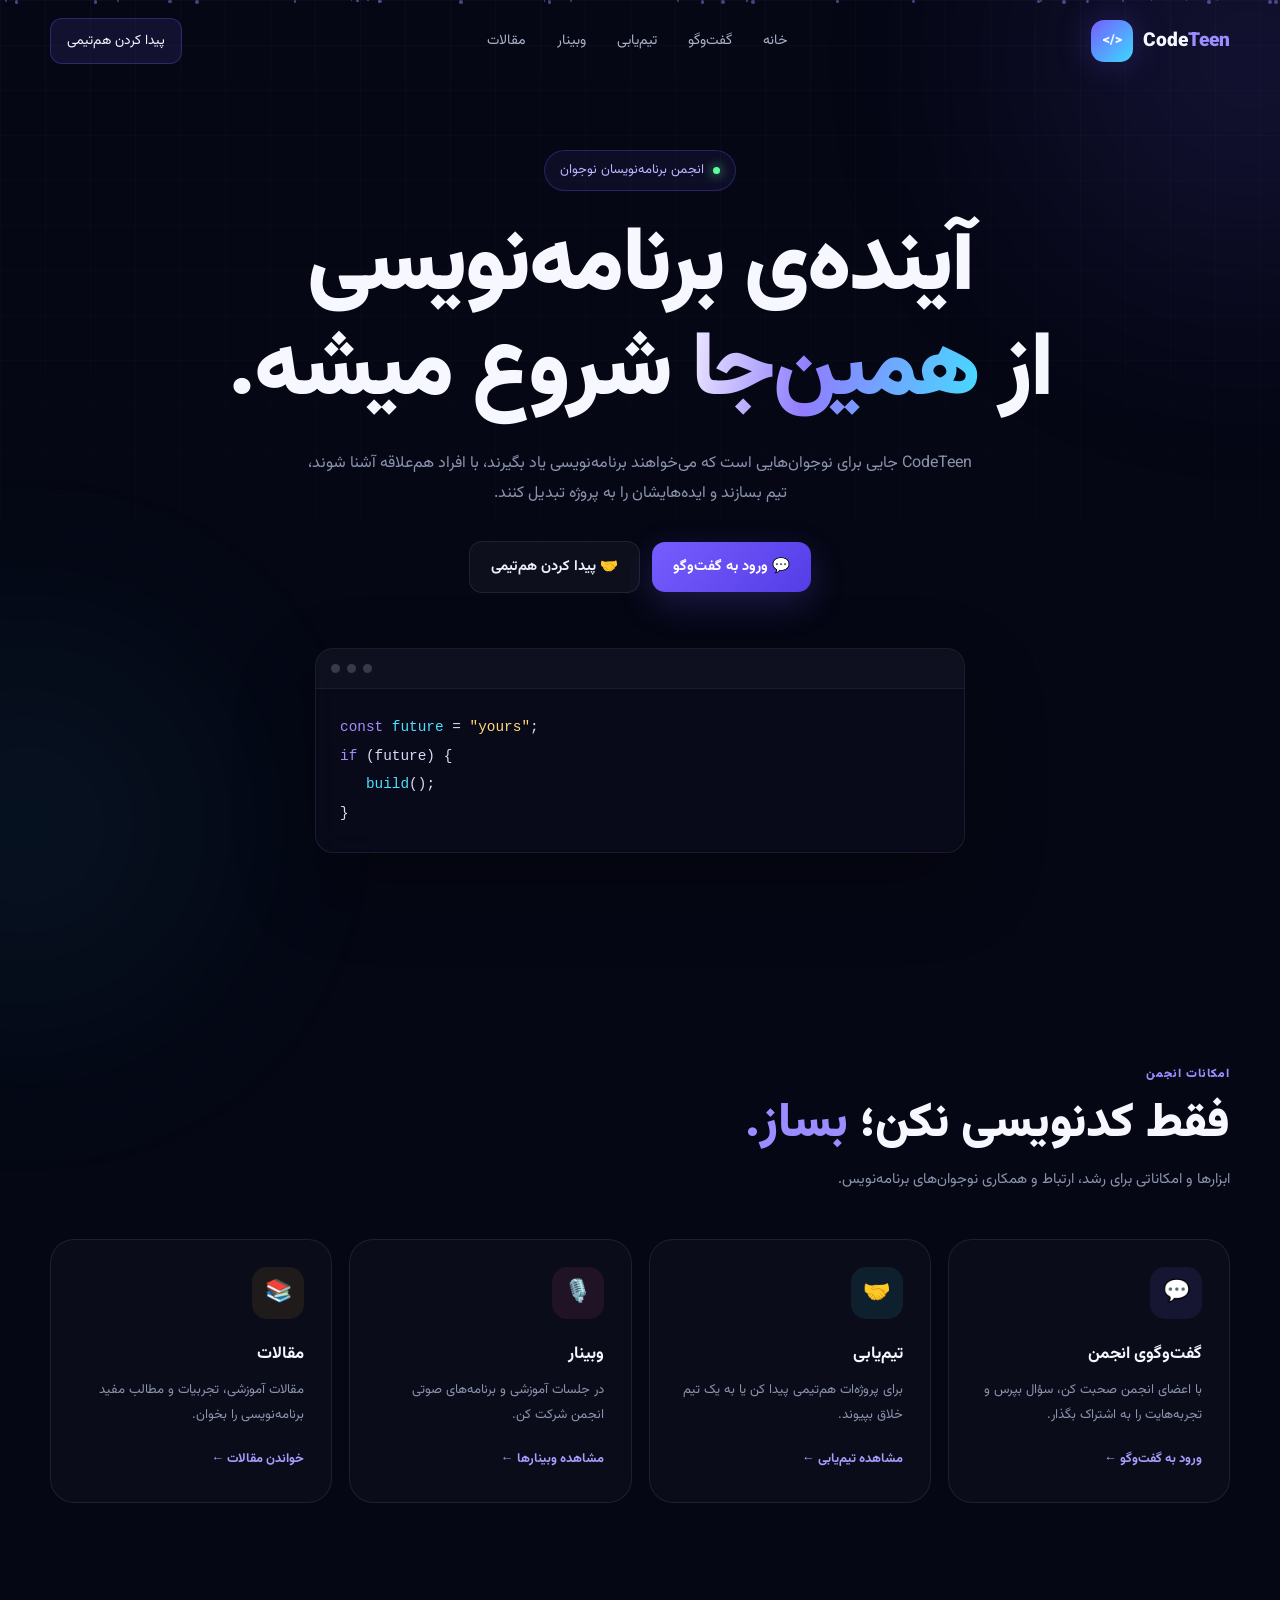
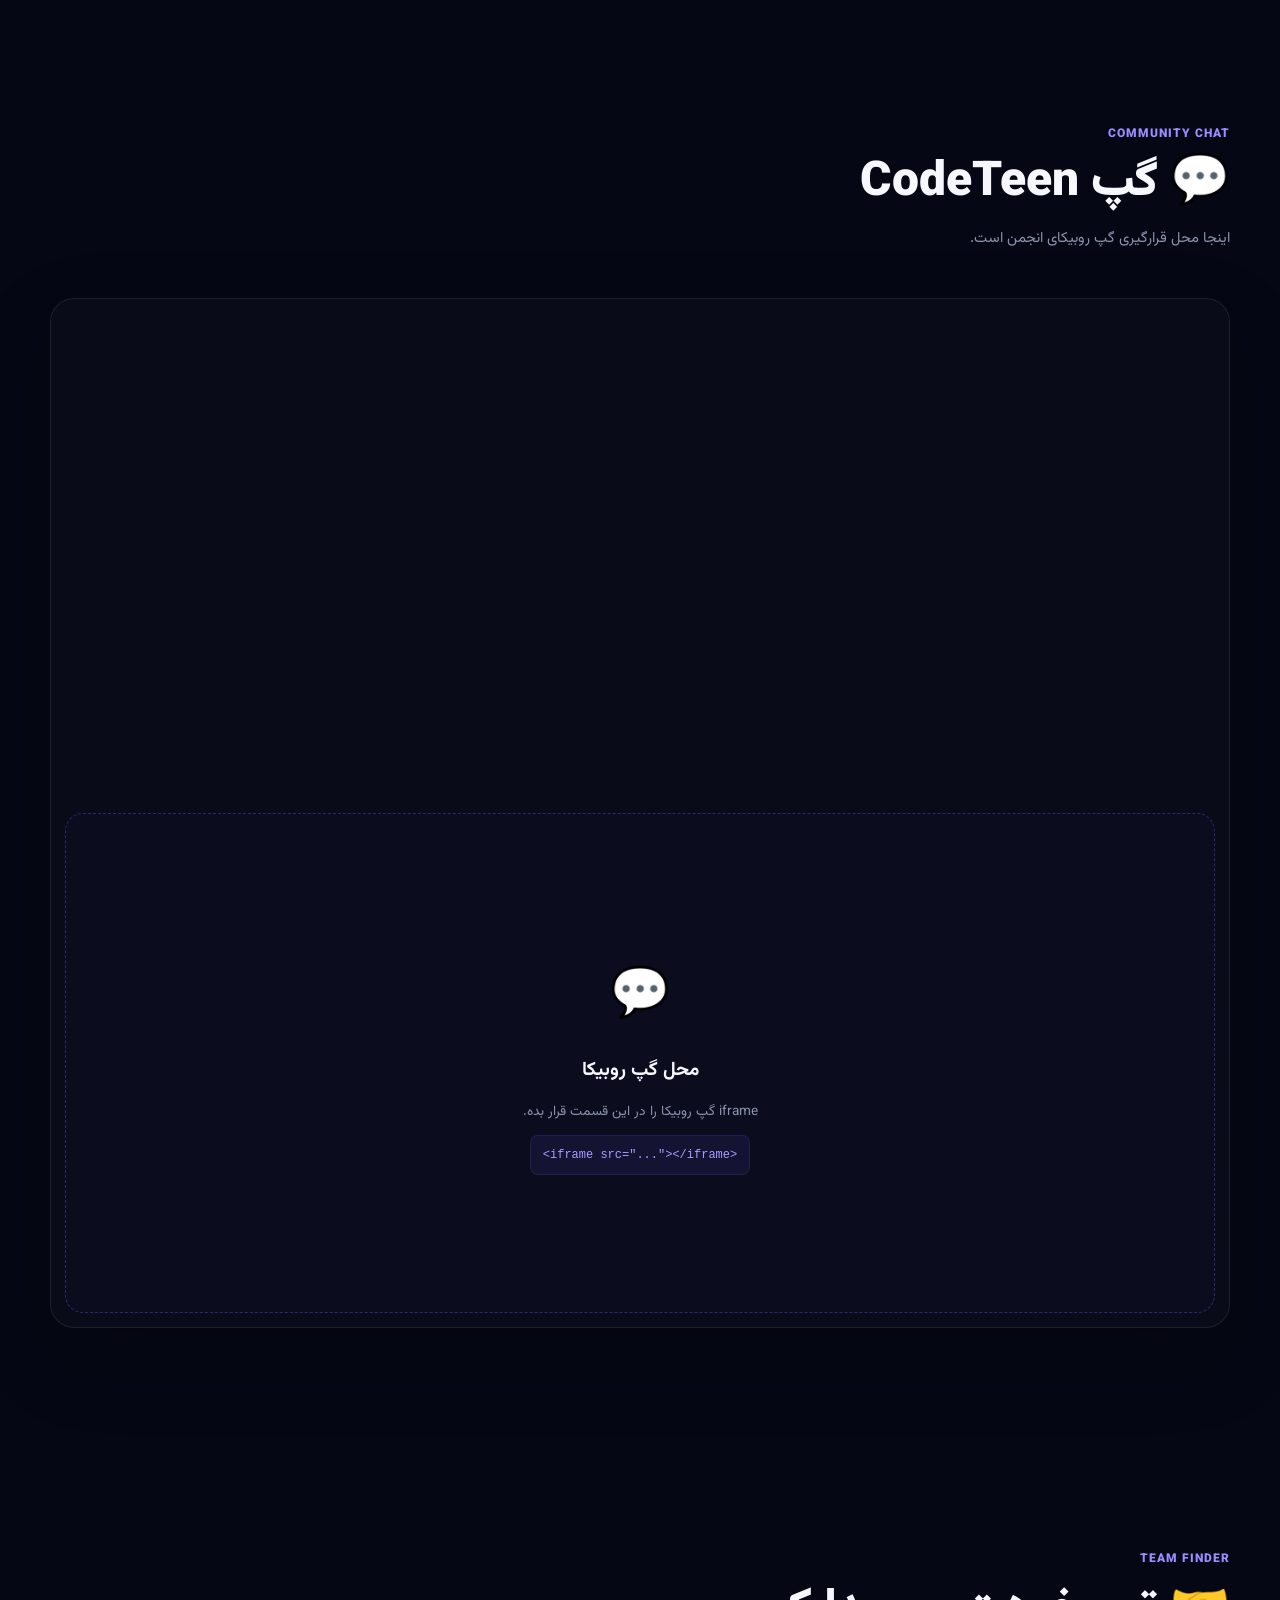
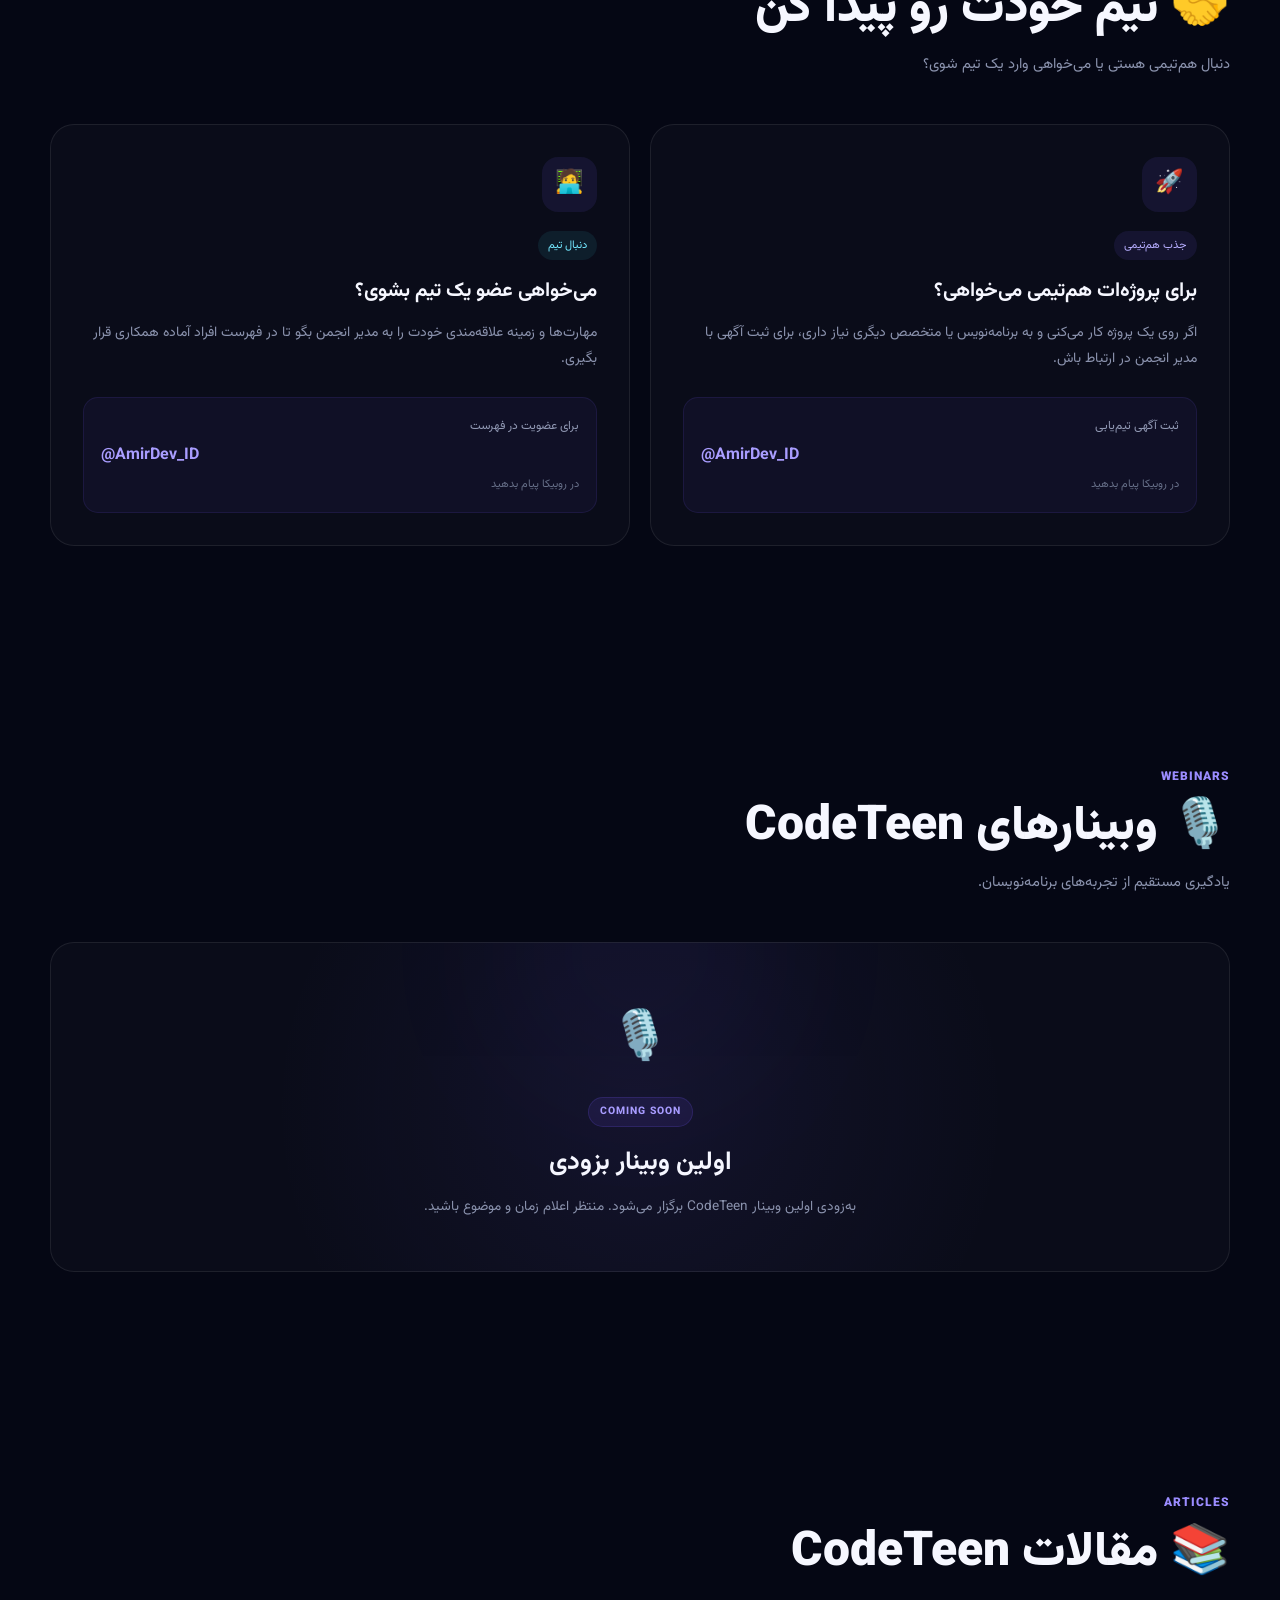
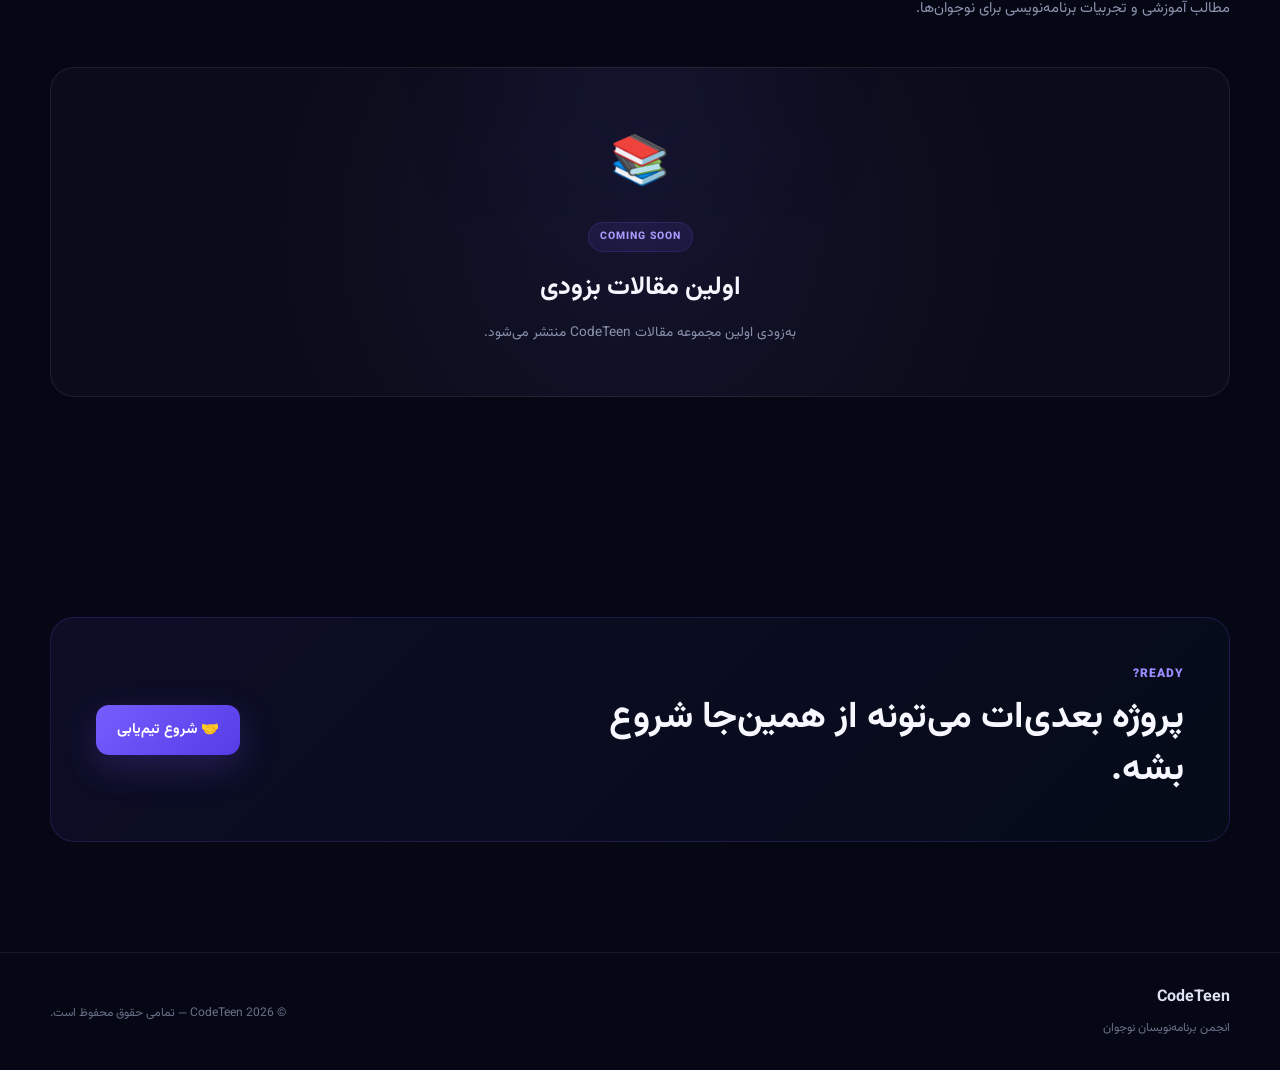
==== commit 0479882e: "Update index.html" ====
--- a/index.html
+++ b/index.html
@@ -385,7 +385,7 @@
                 <div class="chat-container">
 
                     <iframe
-                        src="YOUR_RUBIKA_IFRAME_URL"
+                        src="https://web.rubika.ir/#c=g0IS7X902b39544ad03451bae39ccf20"
                         title="گپ CodeTeen در روبیکا"
                         loading="lazy"
                         allow="microphone"
